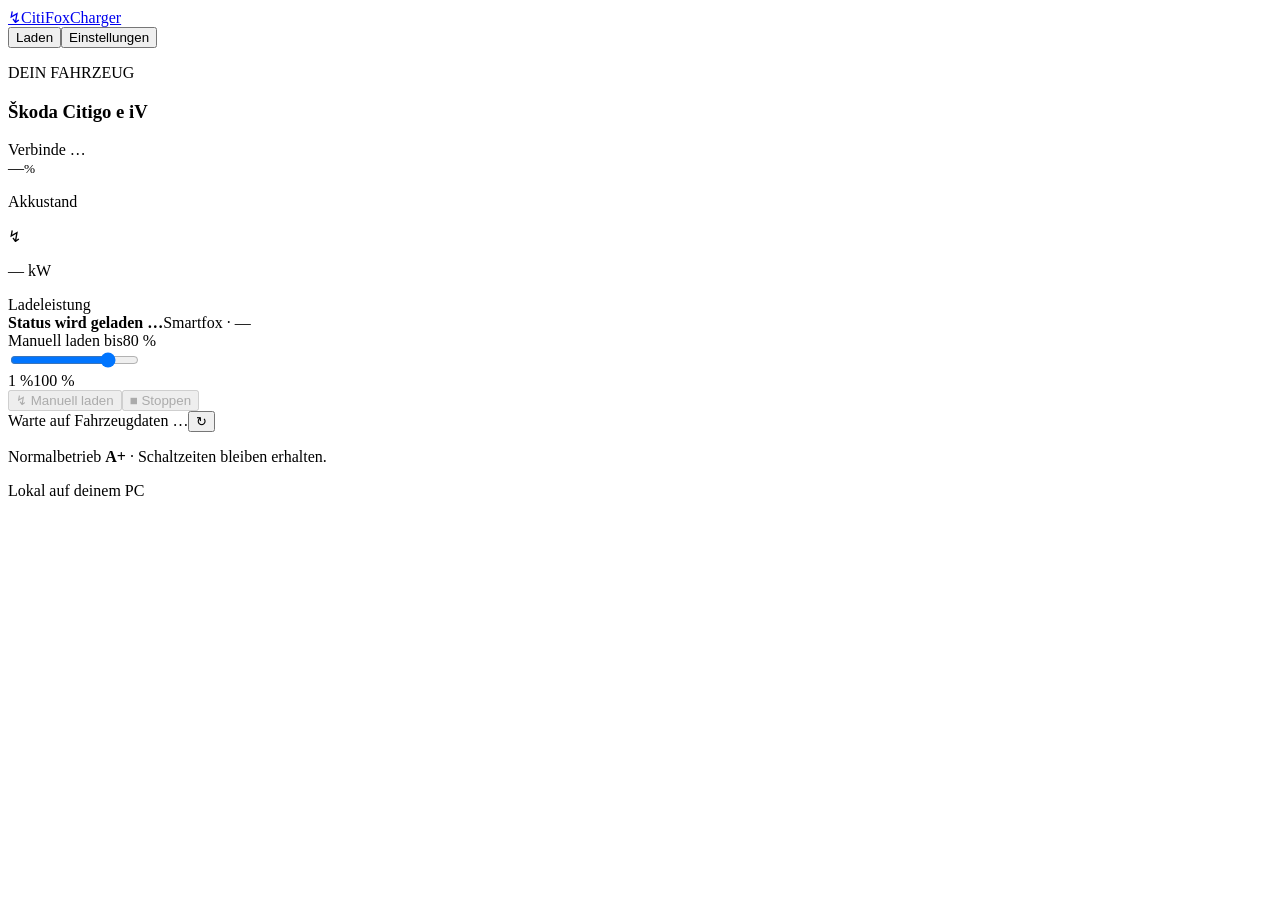
==== ladezentrale/web/index.html @ 87d2bc44 "Build CitiFoxCharger with tablet UI, charging control and secure local setup" ====
<!doctype html>
<html lang="de"><head><meta charset="utf-8"><meta name="viewport" content="width=device-width,initial-scale=1"><title>CitiFoxCharger</title><link rel="stylesheet" href="/style.css"><script src="/app.js" defer></script></head>
<body><div class="shell">
<header><a class="brand" href="/" aria-label="CitiFoxCharger Startseite"><span>↯</span>CitiFoxCharger</a><nav aria-label="Hauptnavigation"><button class="nav active" data-tab="overview">Laden</button><button class="nav" data-tab="settings">Einstellungen</button></nav></header>
<main><div id="global-error" class="notice error" role="alert" hidden></div><div id="toast" class="notice success" role="status" hidden></div>
<section id="overview" aria-label="Laden">
  <article class="card charging-card">
    <div class="card-top"><div><p class="eyebrow">DEIN FAHRZEUG</p><h1>Škoda Citigo e iV</h1></div><span id="car-badge" class="badge">Verbinde …</span></div>
    <div class="soc-row"><div><div class="metric"><span id="soc">—</span><small>%</small></div><p class="muted">Akkustand</p></div><div class="power-group"><div class="battery" aria-hidden="true"><div id="battery-fill"></div><span>↯</span></div><p class="power-reading" id="power-reading" title="Aktuelle Ladeleistung vom Smartfox">— kW</p><span class="power-label">Ladeleistung</span></div></div>
    <div class="track"><span id="soc-track"></span></div>
    <div class="status-line"><span class="status-dot" id="charging-dot"></span><strong id="car-state">Status wird geladen …</strong><span id="charger-mode" class="mode-badge">Smartfox · —</span></div>
    <div class="target-control"><div class="target-heading"><label for="target">Manuell laden bis</label><output id="target-value" for="target">80 %</output></div><input id="target" type="range" min="1" max="100" value="80" step="1" aria-label="Ziel-Ladestand in Prozent"><div class="range-labels"><span>1 %</span><span>100 %</span></div></div>
    <div class="actions"><button id="force" class="button primary" disabled>↯ Manuell laden</button><button id="stop" class="button secondary" disabled>■ Stoppen</button></div>
    <p id="operation-hint" class="operation-hint" hidden></p><div id="session-status" class="session-status" role="status" hidden></div>
    <div class="card-bottom"><span id="car-time">Warte auf Fahrzeugdaten …</span><button id="refresh" aria-label="Anzeige aktualisieren" title="Anzeige aktualisieren">↻</button></div>
  </article>
  <p class="normal-mode">Normalbetrieb <strong>A+</strong> · Schaltzeiten bleiben erhalten.</p>
</section>
<section id="settings" aria-label="Einstellungen" hidden>
  <div class="settings-grid"><form id="config-form" class="card"><h2>Geräte</h2><label>Smartfox-Adresse<input id="host" required></label><label>Fahrzeug-Identifikationsnummer (FIN)<input id="vin" maxlength="17" autocomplete="off" spellcheck="false"></label>
    <details class="advanced"><summary>Erweiterte Einstellungen</summary><div class="form-grid"><label>Modbus-Port<input id="port" type="number" min="1" max="65535" required></label><label>Unit ID<input id="unit" type="number" min="1" max="247" required></label></div><label>Firmware<input id="firmware" maxlength="80"></label><div class="form-grid"><label>Smartfox-Abfrage (Sek.)<input id="sf-poll" type="number" min="5" max="3600" required></label><label>Zeitlimit (Sek.)<input id="sf-timeout" type="number" min="1" max="10" required></label></div>
    <label>Leseprofil<select id="profile"><option value="observed">40999 / 41015 / 42111 · Rohwerte</option><option value="manufacturer_v22e">Ältere Herstellerliste v22e · Charger 1</option></select></label><label>Wortreihenfolge<select id="word-order"><option value="big">Höchstwertiges Wort zuerst</option><option value="little">Niedrigstwertiges Wort zuerst</option></select></label><label class="check"><input id="interpretation" type="checkbox"><span>Bedeutung und Wortreihenfolge des Herstellerprofils wurden mit dieser Firmware verglichen.</span></label><div class="form-grid"><label>Škoda-Abfrage (Sek.)<input id="car-poll" type="number" min="60" max="3600" required></label><label>Daten veraltet ab (Sek.)<input id="car-stale" type="number" min="300" max="86400" required></label></div><p class="fine">Das Prozentziel wird bei neuen Fahrzeugmeldungen geprüft. Verzögerungen sind möglich. Die Überwachung läuft nur, solange das Backend und der PC laufen.</p></details><button class="button primary" type="submit">Speichern</button></form>
    <form id="key-form" class="card"><h2>MyŠkoda-Zugang</h2><p id="key-status" class="fine"></p><label>API-Schlüssel hinterlegen oder ersetzen<input id="api-key" type="password" autocomplete="off" spellcheck="false" required minlength="8"></label><label class="check"><input id="persist" type="checkbox"><span>Mit Windows verschlüsselt auf diesem PC speichern</span></label><div class="actions"><button class="button primary" type="submit">Hinterlegen</button><button class="button secondary" type="button" id="clear-key">Entfernen</button></div><details class="advanced"><summary>Hilfe zur Anmeldung</summary><p class="fine">Schlüssel in der MyŠkoda-App unter Profil → Smart Home suchen.</p><a href="https://go.skoda.eu/api-keys" target="_blank" rel="noreferrer">API-Schlüssel verwalten ↗</a></details></form>
  </div>
  <details class="card diagnosis"><summary>Diagnose und Verbindungsdetails</summary><div class="diagnostic-grid"><div><h3>Smartfox</h3><p id="sf-meta" class="fine"></p><p id="sf-notice" class="fine"></p><p id="sf-control-reason" class="fine"></p><p id="sf-web-meta" class="fine"></p><a id="device-link" href="http://192.168.0.81/" target="_blank" rel="noreferrer">Smartfox öffnen ↗</a></div><div><h3>Škoda</h3><p id="car-message" class="fine"></p><p id="api-meta" class="fine"></p><p class="fine">Fahrzeugzeitstempel und Cloud-Abfrage können unterschiedlich alt sein.</p><a href="https://public.api.connect.skoda-auto.cz/docs" target="_blank" rel="noreferrer">API-Dokumentation ↗</a></div></div><div class="table-wrap"><table><thead><tr><th>PDU-Adresse</th><th>16-Bit-Wörter</th><th>Zahlenkandidat</th><th>Status</th></tr></thead><tbody id="register-rows"></tbody></table></div><h3>Letzte Aktionen</h3><ul id="events" class="event-list"></ul></details>
</section>
<footer><span><span class="dot"></span>Lokal auf deinem PC</span><span id="connection-summary"></span></footer>
</main></div></body></html>
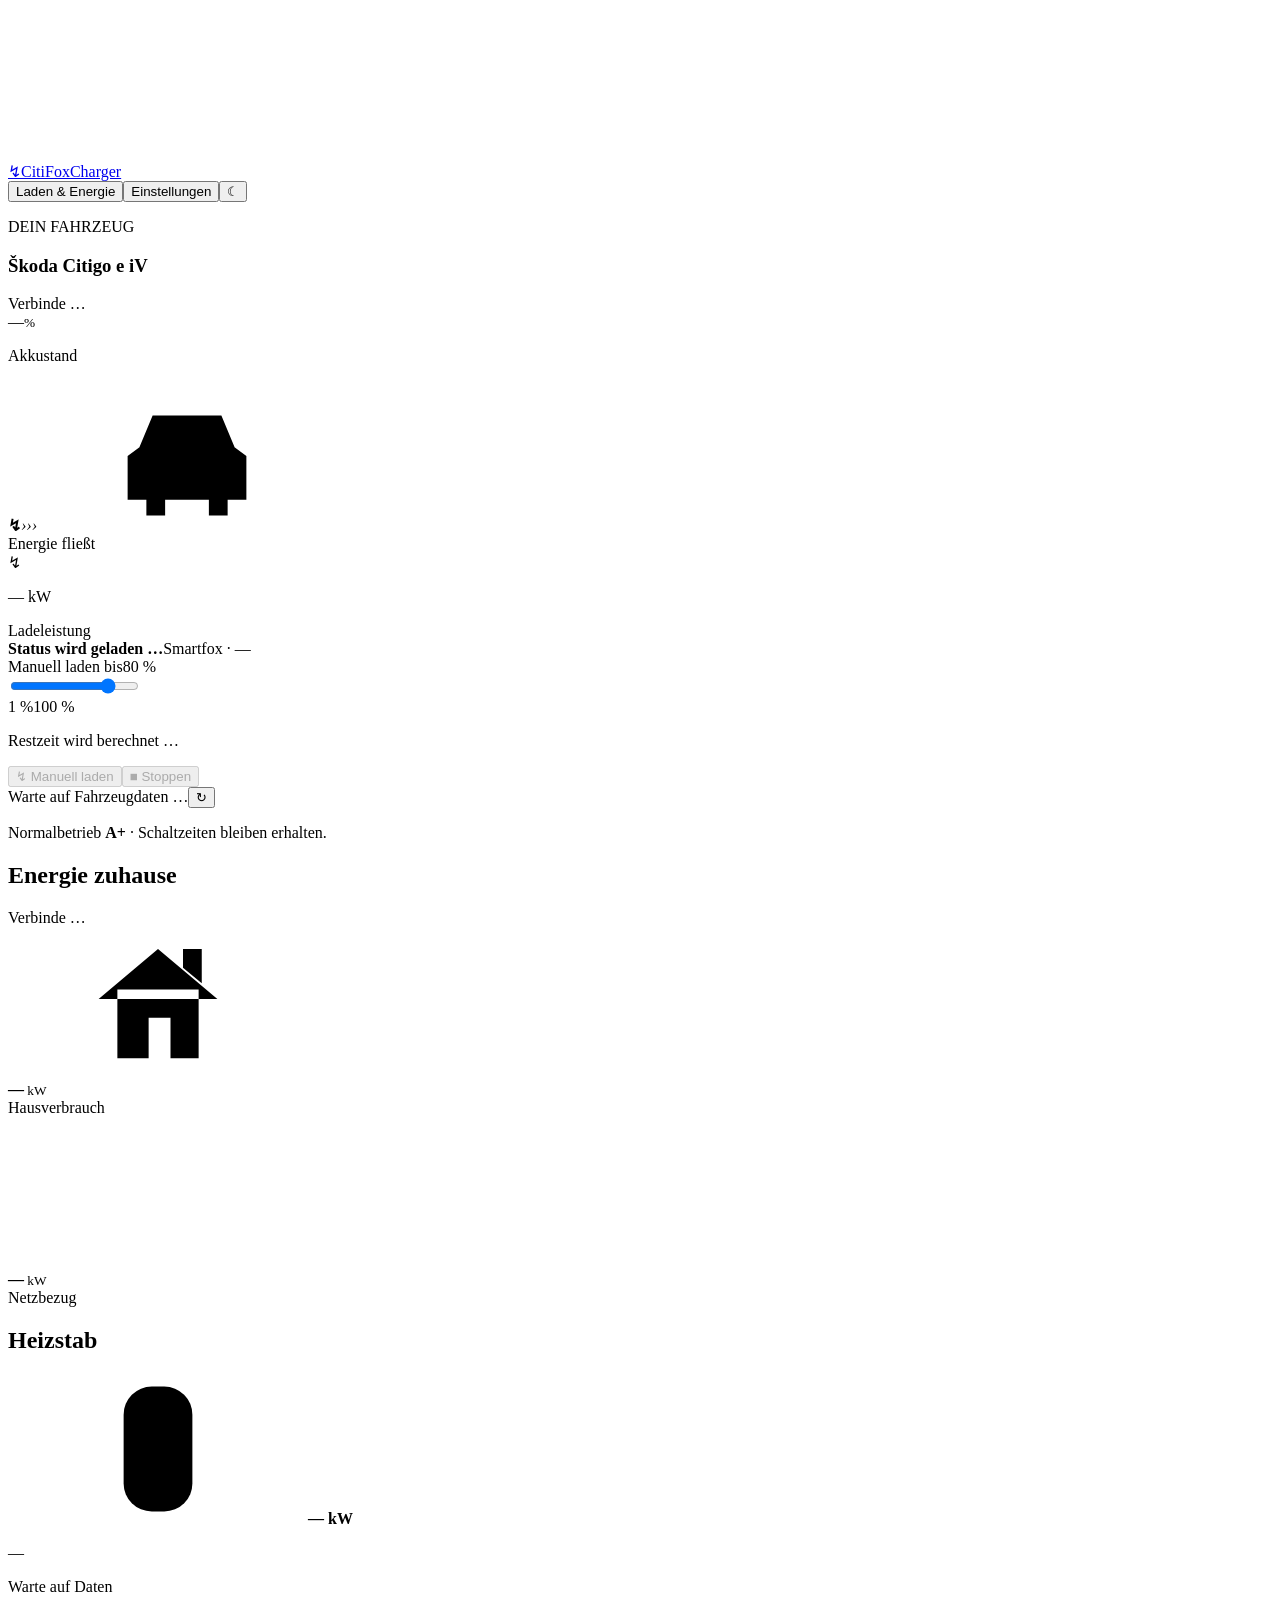
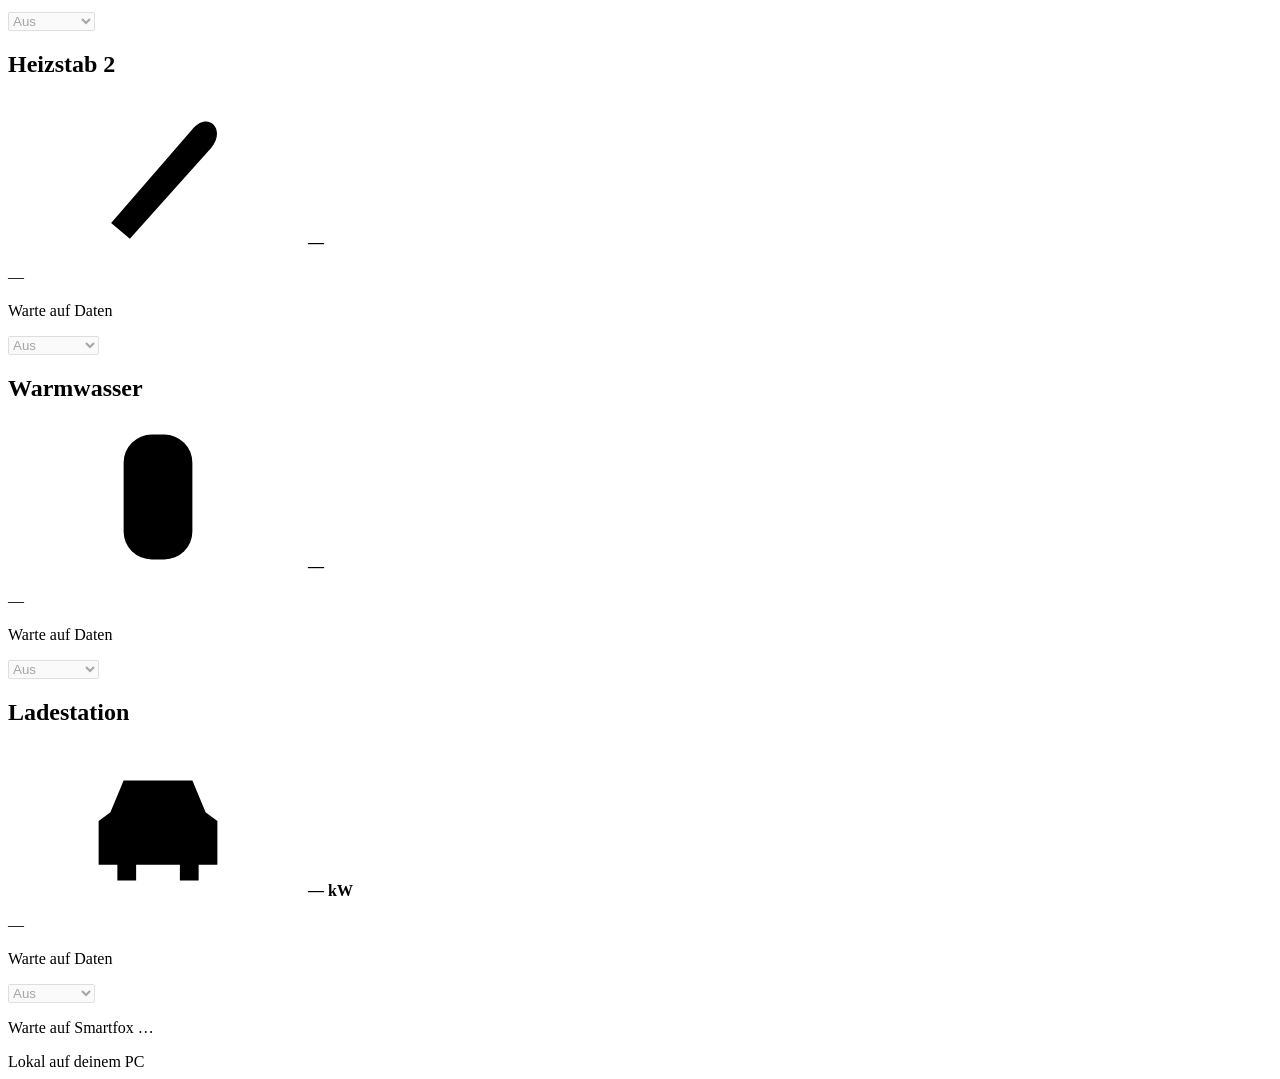
==== commit 1bae2123: "Add compact energy controls, live target updates and clear charging feedback" ====
--- a/ladezentrale/web/index.html
+++ b/ladezentrale/web/index.html
@@ -1,28 +1,54 @@
 <!doctype html>
 <html lang="de"><head><meta charset="utf-8"><meta name="viewport" content="width=device-width,initial-scale=1"><title>CitiFoxCharger</title><link rel="stylesheet" href="/style.css"><script src="/app.js" defer></script></head>
 <body><div class="shell">
-<header><a class="brand" href="/" aria-label="CitiFoxCharger Startseite"><span>↯</span>CitiFoxCharger</a><nav aria-label="Hauptnavigation"><button class="nav active" data-tab="overview">Laden</button><button class="nav" data-tab="settings">Einstellungen</button></nav></header>
+<svg class="icon-definitions" aria-hidden="true" xmlns="http://www.w3.org/2000/svg"><defs>
+<symbol id="icon-house" viewBox="0 0 48 48"><path d="m5 23 19-16 19 16M11 20v22h10V29h7v13h9V20M32 13V7h6v11"/></symbol>
+<symbol id="icon-grid" viewBox="0 0 48 48"><path d="m24 4-14 39m14-39 14 39M19 16h10M15 28h18M11 39h26M14 17h20M9 29h30M19 16l14 12m-4-12L15 28m0 0 22 11m-4-11L11 39"/></symbol>
+<symbol id="icon-boiler" viewBox="0 0 48 48"><rect x="13" y="4" width="22" height="40" rx="9"/><circle cx="24" cy="15" r="5"/><path d="m24 12 2 3M18 44v2m12-2v2"/></symbol>
+<symbol id="icon-heater" viewBox="0 0 48 48"><path d="m9 40 26-30c5-6 11 0 6 6L15 45M13 39l26-29M7 36l12 10M5 40l8 7"/></symbol>
+<symbol id="icon-car" viewBox="0 0 48 48"><path d="m8 23 5-12h22l5 12M5 24l4-3h30l4 3v14H5ZM11 38v5h6v-5m14 0v5h6v-5M10 28h7m14 0h7m-18 5h8"/></symbol>
+</defs></svg>
+<header><a class="brand" href="/" aria-label="CitiFoxCharger Startseite"><span>↯</span>CitiFoxCharger</a><nav aria-label="Hauptnavigation"><button class="nav active" data-tab="overview">Laden &amp; Energie</button><button class="nav" data-tab="settings">Einstellungen</button><button id="theme-toggle" class="nav theme-toggle" aria-label="Dunkle Darstellung einschalten" title="Darstellung wechseln">☾</button></nav></header>
 <main><div id="global-error" class="notice error" role="alert" hidden></div><div id="toast" class="notice success" role="status" hidden></div>
 <section id="overview" aria-label="Laden">
   <article class="card charging-card">
     <div class="card-top"><div><p class="eyebrow">DEIN FAHRZEUG</p><h1>Škoda Citigo e iV</h1></div><span id="car-badge" class="badge">Verbinde …</span></div>
-    <div class="soc-row"><div><div class="metric"><span id="soc">—</span><small>%</small></div><p class="muted">Akkustand</p></div><div class="power-group"><div class="battery" aria-hidden="true"><div id="battery-fill"></div><span>↯</span></div><p class="power-reading" id="power-reading" title="Aktuelle Ladeleistung vom Smartfox">— kW</p><span class="power-label">Ladeleistung</span></div></div>
+    <div class="soc-row"><div><div class="metric"><span id="soc">—</span><small>%</small></div><p class="muted">Akkustand</p></div><div class="charge-motion" aria-hidden="true"><div class="charge-stream"><b>↯</b><i>›</i><i>›</i><i>›</i><svg><use href="#icon-car"/></svg></div><span>Energie fließt</span></div><div class="power-group"><div class="battery" aria-hidden="true"><div id="battery-fill"></div><span>↯</span></div><p class="power-reading" id="power-reading" title="Aktuelle Ladeleistung vom Smartfox">— kW</p><span class="power-label">Ladeleistung</span></div></div>
     <div class="track"><span id="soc-track"></span></div>
     <div class="status-line"><span class="status-dot" id="charging-dot"></span><strong id="car-state">Status wird geladen …</strong><span id="charger-mode" class="mode-badge">Smartfox · —</span></div>
-    <div class="target-control"><div class="target-heading"><label for="target">Manuell laden bis</label><output id="target-value" for="target">80 %</output></div><input id="target" type="range" min="1" max="100" value="80" step="1" aria-label="Ziel-Ladestand in Prozent"><div class="range-labels"><span>1 %</span><span>100 %</span></div></div>
+    <div class="target-control"><div class="target-heading"><label for="target">Manuell laden bis</label><output id="target-value" for="target">80 %</output></div><input id="target" type="range" min="1" max="100" value="80" step="1" aria-label="Ziel-Ladestand in Prozent"><div class="range-labels"><span>1 %</span><span>100 %</span></div><p id="charge-eta" class="charge-eta" title="Schätzung mit 32,3 kWh nutzbarem Akku, angenommenen 90 % Ladewirkungsgrad und gleichbleibender Leistung. Temperatur und Ladeplanung können abweichen.">Restzeit wird berechnet …</p></div>
+    <label id="stale-consent" class="check stale-consent" hidden><input id="allow-stale" type="checkbox" aria-describedby="stale-limit"><span><strong id="stale-consent-text">Zuletzt gemeldeten Ladestand verwenden</strong><small id="stale-limit">Ohne neue Fahrzeugdaten fordert die App nach fünf Minuten Stopp an und stellt Smartfox auf A+.</small></span></label>
     <div class="actions"><button id="force" class="button primary" disabled>↯ Manuell laden</button><button id="stop" class="button secondary" disabled>■ Stoppen</button></div>
     <p id="operation-hint" class="operation-hint" hidden></p><div id="session-status" class="session-status" role="status" hidden></div>
-    <div class="card-bottom"><span id="car-time">Warte auf Fahrzeugdaten …</span><button id="refresh" aria-label="Anzeige aktualisieren" title="Anzeige aktualisieren">↻</button></div>
+    <div class="card-bottom"><span class="data-timestamps"><span id="car-time">Warte auf Fahrzeugdaten …</span><span id="car-read"></span></span><button id="refresh" aria-label="Anzeige aktualisieren" title="Anzeige aktualisieren">↻</button></div>
   </article>
-  <p class="normal-mode">Normalbetrieb <strong>A+</strong> · Schaltzeiten bleiben erhalten.</p>
+  <p id="normal-mode-note" class="normal-mode">Normalbetrieb <strong>A+</strong> · Schaltzeiten bleiben erhalten.</p>
+  <p id="monitoring-note" class="normal-mode" role="status" hidden></p>
+ <article id="energy" class="card energy-card compact-energy" aria-label="Energieübersicht">
+  <div class="card-top"><h2>Energie zuhause</h2><span id="energy-badge" class="badge">Verbinde …</span></div>
+  <div class="energy-flow" id="energy-flow">
+   <div class="energy-ring house-ring"><svg class="energy-icon" aria-hidden="true"><use href="#icon-house"/></svg><div><strong id="house-power">—</strong><small> kW</small></div><span>Hausverbrauch</span></div>
+   <div class="energy-link" aria-hidden="true"><span></span></div>
+   <div class="energy-ring grid-ring" id="grid-ring"><svg class="energy-icon" aria-hidden="true"><use href="#icon-grid"/></svg><div><strong id="grid-power">—</strong><small> kW</small></div><span id="grid-label">Netzbezug</span></div>
+  </div>
+  <div class="energy-devices">
+   <div class="energy-device"><div class="device-heading"><span class="device-dot" id="heater-dot"></span><h2>Heizstab</h2></div><svg class="device-icon" aria-hidden="true"><use href="#icon-boiler"/></svg><strong id="heater-power">— kW</strong><p id="heater-detail" class="device-detail">—</p><p id="heater-status" class="device-status">Warte auf Daten</p><select id="heater-mode" class="heater-mode" aria-label="Heizstab-Modus" disabled><option value="unknown" disabled>Unbekannt</option><option value="off">Aus</option><option value="auto">Automatik</option><option value="manual">Manuell</option></select></div>
+   <div class="energy-device"><div class="device-heading"><span class="device-dot" id="heater2-dot"></span><h2>Heizstab 2</h2></div><svg class="device-icon" aria-hidden="true"><use href="#icon-heater"/></svg><strong id="heater2-state">—</strong><p id="heater2-detail" class="device-detail">—</p><p id="heater2-status" class="device-status">Warte auf Daten</p><select id="heater2-mode" class="heater-mode" aria-label="Heizstab-2-Modus" disabled><option value="unknown" disabled>Unbekannt</option><option value="off">Aus</option><option value="auto">Automatik</option><option value="manual">Manuell ein</option></select></div>
+   <div class="energy-device"><div class="device-heading"><span class="device-dot" id="hot-water-dot"></span><h2>Warmwasser</h2></div><svg class="device-icon" aria-hidden="true"><use href="#icon-boiler"/></svg><strong id="hot-water-state">—</strong><p id="hot-water-detail" class="device-detail">—</p><p id="hot-water-status" class="device-status">Warte auf Daten</p><select id="hot-water-mode" class="heater-mode" aria-label="Warmwasser-Modus" disabled><option value="unknown" disabled>Unbekannt</option><option value="off">Aus</option><option value="auto">Automatik</option><option value="manual">Manuell ein</option></select></div>
+   <div class="energy-device"><div class="device-heading"><span class="device-dot" id="station-dot"></span><h2>Ladestation</h2></div><svg class="device-icon" aria-hidden="true"><use href="#icon-car"/></svg><strong id="station-power">— kW</strong><p id="station-detail" class="device-detail">—</p><p id="station-status" class="device-status">Warte auf Daten</p><select id="station-mode" class="heater-mode" aria-label="Ladestation-Modus" disabled><option value="unknown" disabled>Unbekannt</option><option value="OFF">Aus</option><option value="A+">A+</option><option value="M+">M+</option></select></div>
+  </div>
+  <p id="energy-time" class="energy-time">Warte auf Smartfox …</p>
+ </article>
 </section>
 <section id="settings" aria-label="Einstellungen" hidden>
+  <div class="card appearance"><h2>Darstellung</h2><label for="theme-choice">Farbschema</label><select id="theme-choice"><option value="system">System</option><option value="light">Hell</option><option value="dark">Dunkel</option></select></div>
   <div class="settings-grid"><form id="config-form" class="card"><h2>Geräte</h2><label>Smartfox-Adresse<input id="host" required></label><label>Fahrzeug-Identifikationsnummer (FIN)<input id="vin" maxlength="17" autocomplete="off" spellcheck="false"></label>
     <details class="advanced"><summary>Erweiterte Einstellungen</summary><div class="form-grid"><label>Modbus-Port<input id="port" type="number" min="1" max="65535" required></label><label>Unit ID<input id="unit" type="number" min="1" max="247" required></label></div><label>Firmware<input id="firmware" maxlength="80"></label><div class="form-grid"><label>Smartfox-Abfrage (Sek.)<input id="sf-poll" type="number" min="5" max="3600" required></label><label>Zeitlimit (Sek.)<input id="sf-timeout" type="number" min="1" max="10" required></label></div>
     <label>Leseprofil<select id="profile"><option value="observed">40999 / 41015 / 42111 · Rohwerte</option><option value="manufacturer_v22e">Ältere Herstellerliste v22e · Charger 1</option></select></label><label>Wortreihenfolge<select id="word-order"><option value="big">Höchstwertiges Wort zuerst</option><option value="little">Niedrigstwertiges Wort zuerst</option></select></label><label class="check"><input id="interpretation" type="checkbox"><span>Bedeutung und Wortreihenfolge des Herstellerprofils wurden mit dieser Firmware verglichen.</span></label><div class="form-grid"><label>Škoda-Abfrage (Sek.)<input id="car-poll" type="number" min="60" max="3600" required></label><label>Daten veraltet ab (Sek.)<input id="car-stale" type="number" min="300" max="86400" required></label></div><p class="fine">Das Prozentziel wird bei neuen Fahrzeugmeldungen geprüft. Verzögerungen sind möglich. Die Überwachung läuft nur, solange das Backend und der PC laufen.</p></details><button class="button primary" type="submit">Speichern</button></form>
     <form id="key-form" class="card"><h2>MyŠkoda-Zugang</h2><p id="key-status" class="fine"></p><label>API-Schlüssel hinterlegen oder ersetzen<input id="api-key" type="password" autocomplete="off" spellcheck="false" required minlength="8"></label><label class="check"><input id="persist" type="checkbox"><span>Mit Windows verschlüsselt auf diesem PC speichern</span></label><div class="actions"><button class="button primary" type="submit">Hinterlegen</button><button class="button secondary" type="button" id="clear-key">Entfernen</button></div><details class="advanced"><summary>Hilfe zur Anmeldung</summary><p class="fine">Schlüssel in der MyŠkoda-App unter Profil → Smart Home suchen.</p><a href="https://go.skoda.eu/api-keys" target="_blank" rel="noreferrer">API-Schlüssel verwalten ↗</a></details></form>
   </div>
   <details class="card diagnosis"><summary>Diagnose und Verbindungsdetails</summary><div class="diagnostic-grid"><div><h3>Smartfox</h3><p id="sf-meta" class="fine"></p><p id="sf-notice" class="fine"></p><p id="sf-control-reason" class="fine"></p><p id="sf-web-meta" class="fine"></p><a id="device-link" href="http://192.168.0.81/" target="_blank" rel="noreferrer">Smartfox öffnen ↗</a></div><div><h3>Škoda</h3><p id="car-message" class="fine"></p><p id="api-meta" class="fine"></p><p class="fine">Fahrzeugzeitstempel und Cloud-Abfrage können unterschiedlich alt sein.</p><a href="https://public.api.connect.skoda-auto.cz/docs" target="_blank" rel="noreferrer">API-Dokumentation ↗</a></div></div><div class="table-wrap"><table><thead><tr><th>PDU-Adresse</th><th>16-Bit-Wörter</th><th>Zahlenkandidat</th><th>Status</th></tr></thead><tbody id="register-rows"></tbody></table></div><h3>Letzte Aktionen</h3><ul id="events" class="event-list"></ul></details>
+  <div class="app-control"><p class="fine">Die Ladeüberwachung läuft auch bei geschlossenem Browser. App beenden ist während einer laufenden Überwachung gesperrt.</p><button id="quit-app" class="button secondary">App beenden</button></div>
 </section>
 <footer><span><span class="dot"></span>Lokal auf deinem PC</span><span id="connection-summary"></span></footer>
 </main></div></body></html>
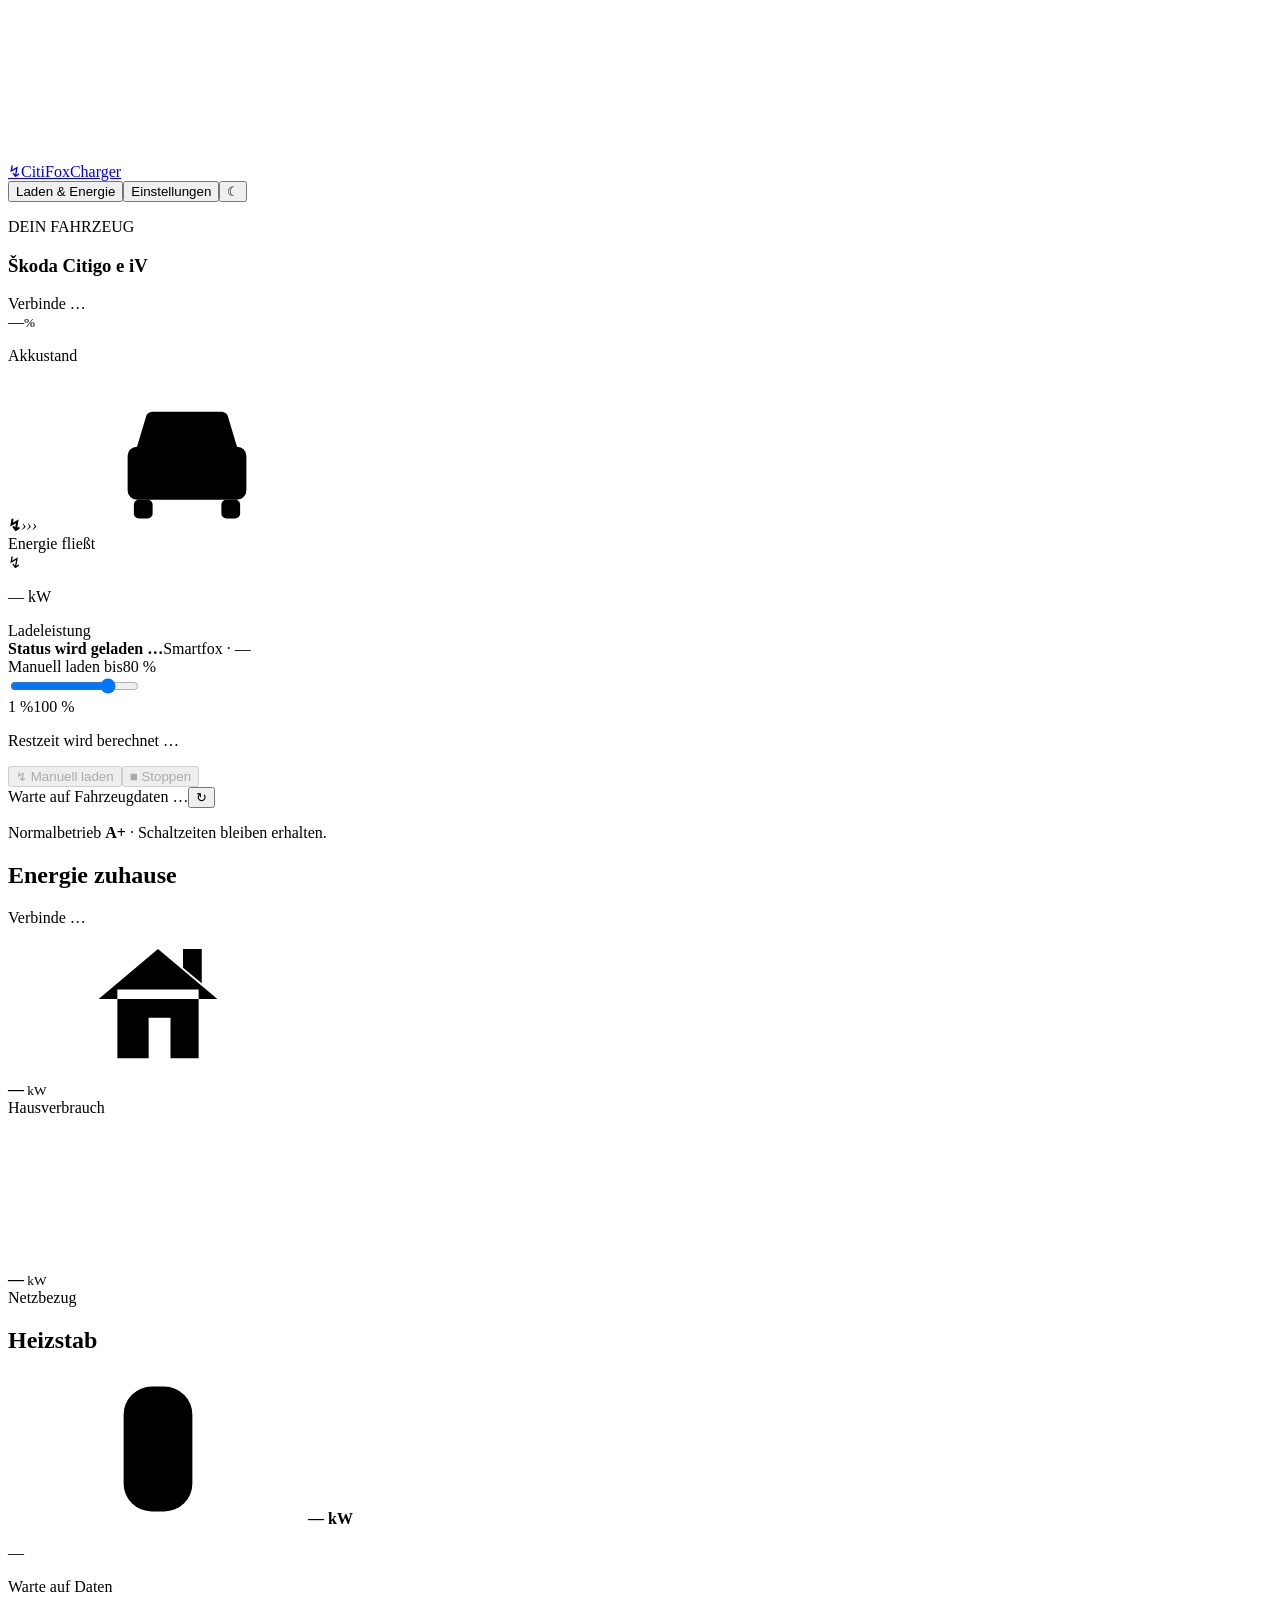
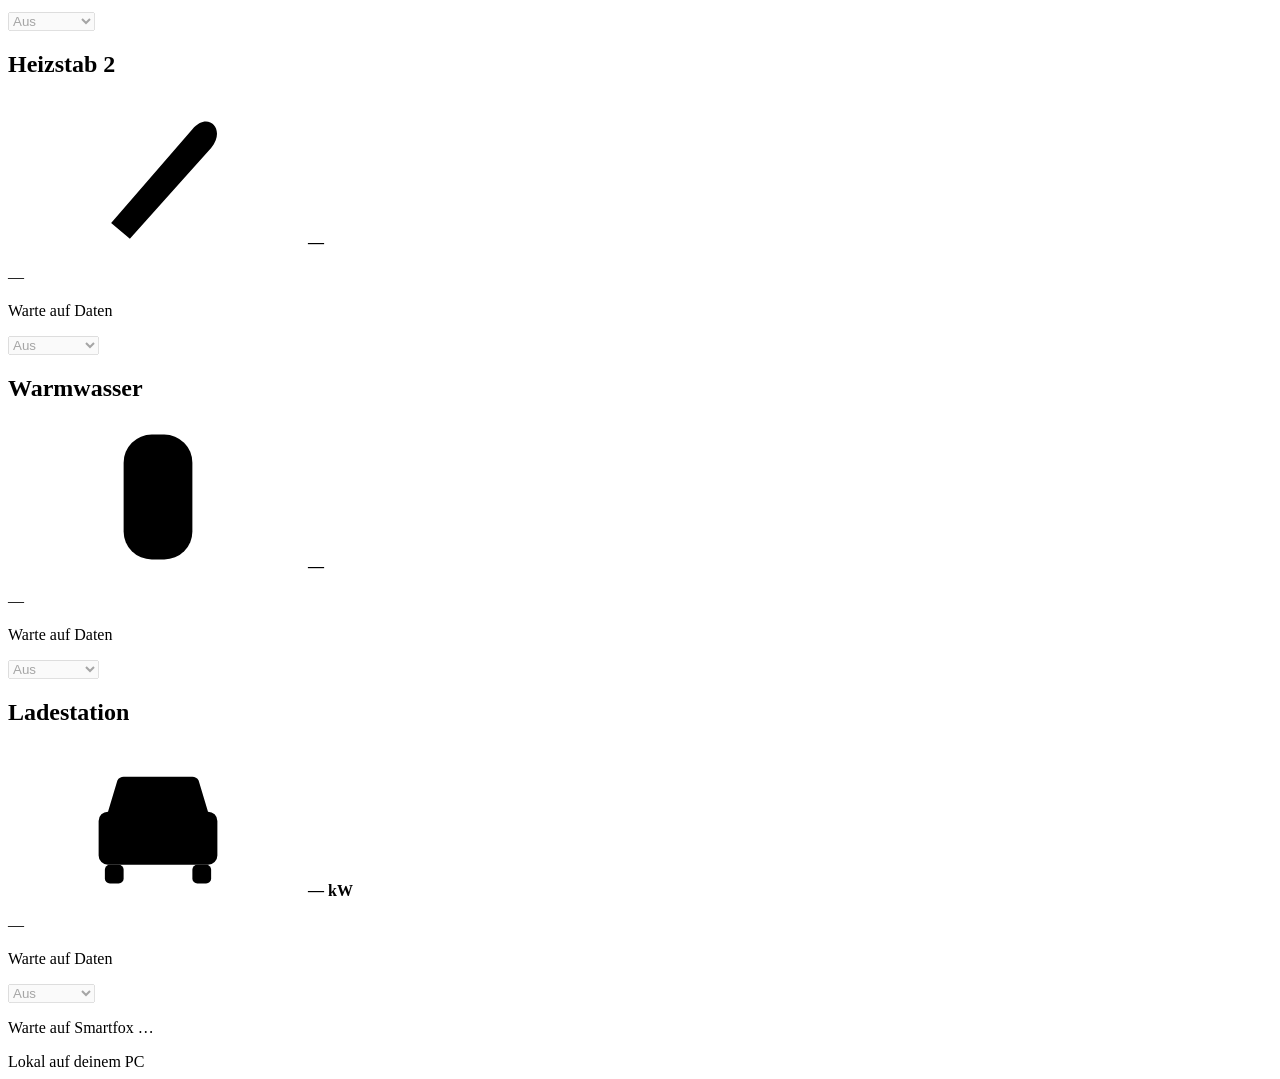
==== commit d9b4a1fd: "Refine smiling car icon and smooth full-width energy flow" ====
--- a/ladezentrale/web/index.html
+++ b/ladezentrale/web/index.html
@@ -6,7 +6,7 @@
 <symbol id="icon-grid" viewBox="0 0 48 48"><path d="m24 4-14 39m14-39 14 39M19 16h10M15 28h18M11 39h26M14 17h20M9 29h30M19 16l14 12m-4-12L15 28m0 0 22 11m-4-11L11 39"/></symbol>
 <symbol id="icon-boiler" viewBox="0 0 48 48"><rect x="13" y="4" width="22" height="40" rx="9"/><circle cx="24" cy="15" r="5"/><path d="m24 12 2 3M18 44v2m12-2v2"/></symbol>
 <symbol id="icon-heater" viewBox="0 0 48 48"><path d="m9 40 26-30c5-6 11 0 6 6L15 45M13 39l26-29M7 36l12 10M5 40l8 7"/></symbol>
-<symbol id="icon-car" viewBox="0 0 48 48"><path d="m8 23 5-12h22l5 12M5 24l4-3h30l4 3v14H5ZM11 38v5h6v-5m14 0v5h6v-5M10 28h7m14 0h7m-18 5h8"/></symbol>
+<symbol id="icon-car" viewBox="0 0 48 48"><path d="m8 21 3-10c.4-.8 1.2-1.2 2-1.2h22c.8 0 1.6.4 2 1.2l3 10M8 21h32a3 3 0 0 1 3 3v11a3 3 0 0 1-3 3H8a3 3 0 0 1-3-3V24a3 3 0 0 1 3-3Z"/><rect x="7" y="38" width="6" height="6" rx="1.6"/><rect x="35" y="38" width="6" height="6" rx="1.6"/><circle cx="14" cy="27" r="2.1" fill="currentColor" stroke="none"/><circle cx="34" cy="27" r="2.1" fill="currentColor" stroke="none"/><path d="M16 31.5q8 7 16 0"/></symbol>
 </defs></svg>
 <header><a class="brand" href="/" aria-label="CitiFoxCharger Startseite"><span>↯</span>CitiFoxCharger</a><nav aria-label="Hauptnavigation"><button class="nav active" data-tab="overview">Laden &amp; Energie</button><button class="nav" data-tab="settings">Einstellungen</button><button id="theme-toggle" class="nav theme-toggle" aria-label="Dunkle Darstellung einschalten" title="Darstellung wechseln">☾</button></nav></header>
 <main><div id="global-error" class="notice error" role="alert" hidden></div><div id="toast" class="notice success" role="status" hidden></div>
